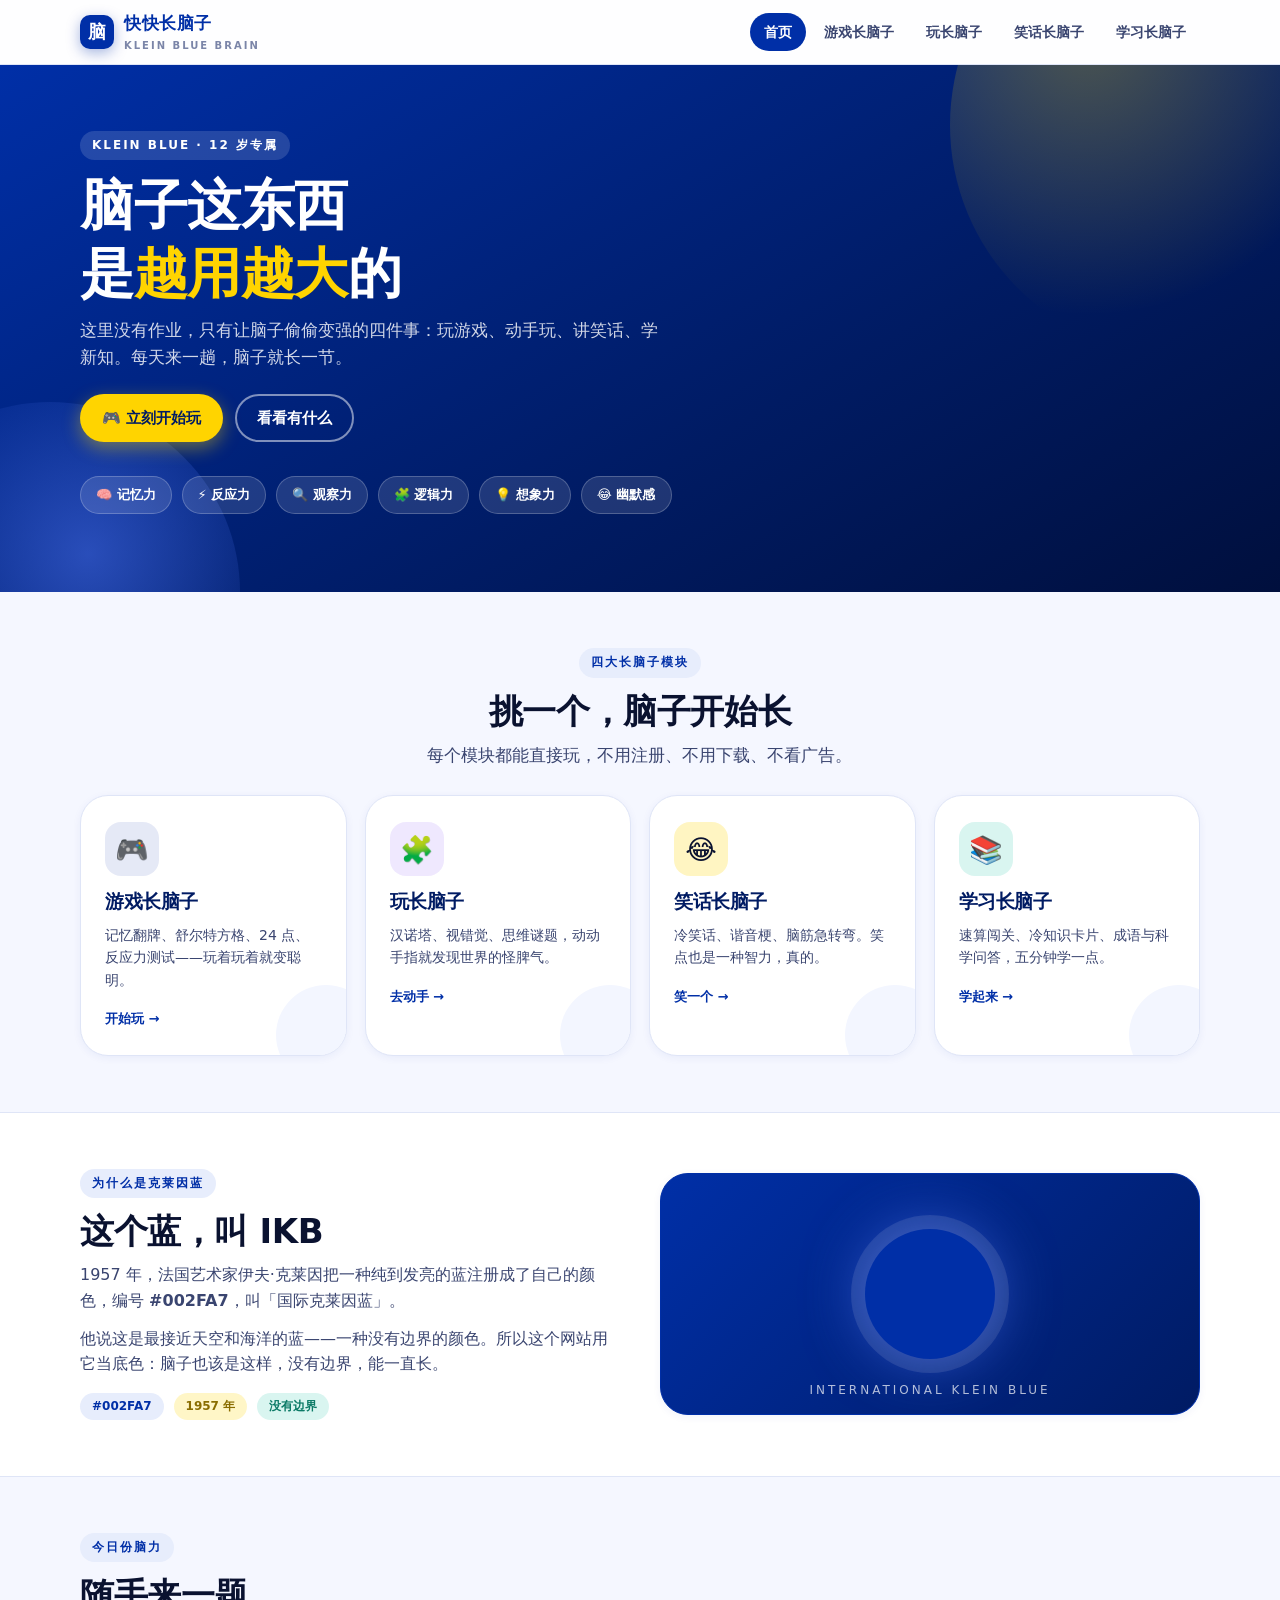
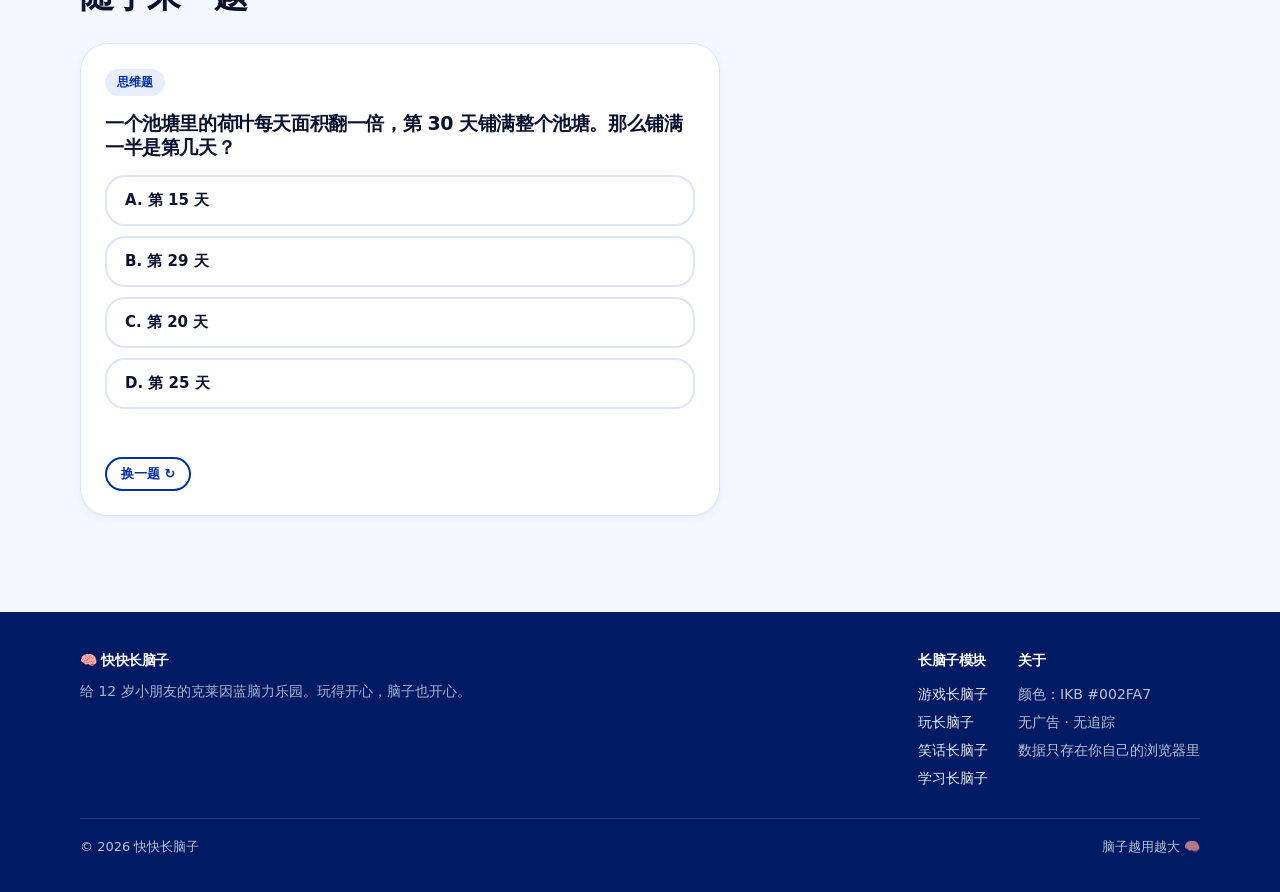
==== index.html @ 21b260a4 "feat: init site with brain-training modules" ====
<!DOCTYPE html>
<html lang="zh-CN">
<head>
<meta charset="UTF-8">
<meta name="viewport" content="width=device-width, initial-scale=1">
<title>快快长脑子 · 让脑子每天多长一点</title>
<meta name="description" content="快快长脑子：给 12 岁小朋友的克莱因蓝脑力乐园。游戏长脑子、玩长脑子、笑话长脑子、学习长脑子，四个模块每天陪你练。">
<meta name="theme-color" content="#002FA7">
<link rel="icon" href="data:image/svg+xml,<svg xmlns='http://www.w3.org/2000/svg' viewBox='0 0 100 100'><rect width='100' height='100' rx='24' fill='%23002FA7'/><text x='50' y='70' font-size='58' text-anchor='middle' fill='%23fff' font-family='sans-serif' font-weight='bold'>脑</text></svg>">
<link rel="stylesheet" href="assets/css/style.css">
</head>
<body>

<nav class="nav">
  <div class="wrap nav-in">
    <a class="logo" href="index.html">
      <span class="logo-mark">脑</span>
      <span class="logo-text">快快长脑子<small>KLEIN BLUE BRAIN</small></span>
    </a>
    <button class="nav-toggle" aria-label="菜单">☰</button>
    <div class="nav-links">
      <a href="index.html">首页</a>
      <a href="games.html">游戏长脑子</a>
      <a href="play.html">玩长脑子</a>
      <a href="jokes.html">笑话长脑子</a>
      <a href="learn.html">学习长脑子</a>
    </div>
  </div>
</nav>

<header class="hero">
  <div class="wrap">
    <span class="eyebrow" style="background:rgba(255,255,255,.14);color:#fff">KLEIN BLUE · 12 岁专属</span>
    <h1>脑子这东西<br>是<em>越用越大</em>的</h1>
    <p>这里没有作业，只有让脑子偷偷变强的四件事：玩游戏、动手玩、讲笑话、学新知。每天来一趟，脑子就长一节。</p>
    <div class="hero-cta">
      <a class="btn sun" href="games.html">🎮 立刻开始玩</a>
      <a class="btn ghost" href="#modules" style="background:transparent;color:#fff;box-shadow:inset 0 0 0 2px rgba(255,255,255,.5)">看看有什么</a>
    </div>
    <div class="brain-bar">
      <span class="brain-chip">🧠 记忆力</span>
      <span class="brain-chip">⚡ 反应力</span>
      <span class="brain-chip">🔍 观察力</span>
      <span class="brain-chip">🧩 逻辑力</span>
      <span class="brain-chip">💡 想象力</span>
      <span class="brain-chip">😂 幽默感</span>
    </div>
  </div>
</header>

<section class="section" id="modules">
  <div class="wrap">
    <div class="section-head center">
      <span class="eyebrow">四大长脑子模块</span>
      <h2>挑一个，脑子开始长</h2>
      <p class="lead" style="margin-inline:auto">每个模块都能直接玩，不用注册、不用下载、不看广告。</p>
    </div>

    <div class="grid g4">
      <a class="mod" href="games.html">
        <div class="mod-icon" style="background:rgba(0,47,167,.10)">🎮</div>
        <h3>游戏长脑子</h3>
        <p>记忆翻牌、舒尔特方格、24 点、反应力测试——玩着玩着就变聪明。</p>
        <span class="mod-go">开始玩 →</span>
      </a>
      <a class="mod" href="play.html">
        <div class="mod-icon" style="background:rgba(139,92,246,.14)">🧩</div>
        <h3>玩长脑子</h3>
        <p>汉诺塔、视错觉、思维谜题，动动手指就发现世界的怪脾气。</p>
        <span class="mod-go">去动手 →</span>
      </a>
      <a class="mod" href="jokes.html">
        <div class="mod-icon" style="background:rgba(255,212,0,.24)">😂</div>
        <h3>笑话长脑子</h3>
        <p>冷笑话、谐音梗、脑筋急转弯。笑点也是一种智力，真的。</p>
        <span class="mod-go">笑一个 →</span>
      </a>
      <a class="mod" href="learn.html">
        <div class="mod-icon" style="background:rgba(23,195,162,.16)">📚</div>
        <h3>学习长脑子</h3>
        <p>速算闯关、冷知识卡片、成语与科学问答，五分钟学一点。</p>
        <span class="mod-go">学起来 →</span>
      </a>
    </div>
  </div>
</section>

<section class="section" style="background:#fff;border-block:1px solid var(--line)">
  <div class="wrap">
    <div class="grid g2" style="align-items:center;gap:40px">
      <div>
        <span class="eyebrow">为什么是克莱因蓝</span>
        <h2>这个蓝，叫 IKB</h2>
        <p>1957 年，法国艺术家伊夫·克莱因把一种纯到发亮的蓝注册成了自己的颜色，编号 <b>#002FA7</b>，叫「国际克莱因蓝」。</p>
        <p>他说这是最接近天空和海洋的蓝——一种没有边界的颜色。所以这个网站用它当底色：脑子也该是这样，没有边界，能一直长。</p>
        <div class="row" style="justify-content:flex-start;margin-top:16px">
          <span class="pill blue">#002FA7</span>
          <span class="pill sun">1957 年</span>
          <span class="pill mint">没有边界</span>
        </div>
      </div>
      <div class="card" style="background:var(--klein);border-color:var(--klein);padding:0;overflow:hidden">
        <div style="height:240px;background:linear-gradient(135deg,#002FA7,#001B63);display:grid;place-items:center;position:relative">
          <div style="width:130px;height:130px;border-radius:50%;background:#002FA7;box-shadow:0 0 0 14px rgba(255,255,255,.10),0 0 60px rgba(75,114,240,.7)"></div>
          <div style="position:absolute;bottom:14px;left:0;right:0;text-align:center;color:rgba(255,255,255,.7);font-size:12px;letter-spacing:3px">INTERNATIONAL KLEIN BLUE</div>
        </div>
      </div>
    </div>
  </div>
</section>

<section class="section">
  <div class="wrap">
    <div class="section-head">
      <span class="eyebrow">今日份脑力</span>
      <h2>随手来一题</h2>
    </div>
    <div class="card" id="dailyBox" style="max-width:640px">
      <span class="pill blue" id="dailyTag">思维题</span>
      <h3 class="mt16" id="dailyQ">加载中…</h3>
      <div class="opts" id="dailyOpts"></div>
      <div class="feedback" id="dailyFb"></div>
      <button class="btn ghost sm mt8" id="dailyNext">换一题 ↻</button>
    </div>
  </div>
</section>

<footer class="foot">
  <div class="wrap">
    <div class="foot-grid">
      <div style="flex:1 1 240px">
        <h4>🧠 快快长脑子</h4>
        <p style="color:rgba(255,255,255,.66);font-size:14px;margin:0">给 12 岁小朋友的克莱因蓝脑力乐园。玩得开心，脑子也开心。</p>
      </div>
      <div>
        <h4>长脑子模块</h4>
        <ul>
          <li><a href="games.html">游戏长脑子</a></li>
          <li><a href="play.html">玩长脑子</a></li>
          <li><a href="jokes.html">笑话长脑子</a></li>
          <li><a href="learn.html">学习长脑子</a></li>
        </ul>
      </div>
      <div>
        <h4>关于</h4>
        <ul>
          <li>颜色：IKB #002FA7</li>
          <li>无广告 · 无追踪</li>
          <li>数据只存在你自己的浏览器里</li>
        </ul>
      </div>
    </div>
    <div class="foot-bottom">
      <span>© 2026 快快长脑子</span>
      <span>脑子越用越大 🧠</span>
    </div>
  </div>
</footer>

<script src="assets/js/main.js"></script>
<script>
/* 首页每日一题 */
(function () {
  var QS = [
    { t: '思维题', q: '一个池塘里的荷叶每天面积翻一倍，第 30 天铺满整个池塘。那么铺满一半是第几天？', o: ['第 15 天', '第 29 天', '第 20 天', '第 25 天'], a: 1, why: '倒着想：第 30 天满，前一天就是一半，所以是第 29 天。翻倍增长的直觉常常骗人。' },
    { t: '观察题', q: '数一数：1, 11, 21, 1211, 111221, 下一个数是什么？', o: ['312211', '122112', '111222', '211213'], a: 0, why: '这是「外观数列」：读出上一行。111221 读作「三个1、两个2、一个1」→ 312211。' },
    { t: '逻辑题', q: '所有的猫都怕水，小黑怕水。那么小黑一定是猫吗？', o: ['一定是', '不一定', '一定不是', '无法判断猫怕不怕水'], a: 1, why: '猫都怕水，不代表怕水的都是猫。狗、老虎也可能怕水。这叫「逆命题不成立」。' },
    { t: '数学题', q: '一本书每页都要编页码，从 1 编到 100，一共要写多少个数字？', o: ['100 个', '192 个', '189 个', '200 个'], a: 1, why: '1-9 有 9 个数字，10-99 有 90×2=180 个，100 有 3 个，合计 9+180+3=192 个。' },
    { t: '脑筋急转弯', q: '什么东西越洗越脏？', o: ['袜子', '水', '毛巾', '手'], a: 1, why: '洗东西的水，越洗越脏。答案要跳出「被洗的物品」这个框。' },
    { t: '科学题', q: '为什么天空是蓝色的？', o: ['因为海是蓝的反射上去', '空气把蓝光散射得最厉害', '太阳光本身是蓝的', '因为大气层是蓝色玻璃'], a: 1, why: '瑞利散射：波长短的蓝光被空气分子散射得更强，所以我们抬头看到满天蓝光。' },
    { t: '思维题', q: '一根绳子烧完正好 1 小时（但粗细不均匀）。用两根这样的绳子，怎么量出 45 分钟？', o: ['对折烧一半', '第一根两头一起烧+第二根烧一头，第一根烧完再点第二根另一头', '烧完一根再数 15 分钟', '做不到'], a: 1, why: '第一根两头烧 30 分钟烧完，此时第二根已烧 30 分钟，再点它另一头，剩下部分 15 分钟烧完，共 45 分钟。' },
    { t: '数学题', q: '3 只猫 3 分钟抓 3 只老鼠，100 只猫抓 100 只老鼠要几分钟？', o: ['100 分钟', '3 分钟', '33 分钟', '1 分钟'], a: 1, why: '1 只猫 3 分钟抓 1 只，所以 100 只猫同时抓，还是 3 分钟。别被数字带跑。' }
  ];

  var box = document.getElementById('dailyOpts');
  var qEl = document.getElementById('dailyQ');
  var tEl = document.getElementById('dailyTag');
  var fb = document.getElementById('dailyFb');
  var idx = -1;

  function render() {
    var n;
    do { n = randInt(0, QS.length - 1); } while (n === idx && QS.length > 1);
    idx = n;
    var it = QS[idx];
    tEl.textContent = it.t;
    qEl.textContent = it.q;
    fb.textContent = ''; fb.className = 'feedback';
    box.innerHTML = '';
    it.o.forEach(function (text, i) {
      var b = document.createElement('button');
      b.className = 'opt';
      b.textContent = String.fromCharCode(65 + i) + '. ' + text;
      b.onclick = function () {
        box.querySelectorAll('.opt').forEach(function (x, j) {
          x.disabled = true;
          if (j === it.a) x.classList.add('right');
          else if (j === i) x.classList.add('wrong');
        });
        fb.className = 'feedback ' + (i === it.a ? 'ok' : 'no');
        fb.textContent = (i === it.a ? '✅ 答对了！' : '❌ 再想想 · ') + it.why;
      };
      box.appendChild(b);
    });
  }

  document.getElementById('dailyNext').onclick = render;
  render();
})();
</script>
</body>
</html>
---- assets/css/style.css ----
/* ===========================================================
   快快长脑子 · 克莱因蓝设计系统
   Klein Blue #002FA7
   =========================================================== */

:root {
  --klein: #002FA7;
  --klein-deep: #001B63;
  --klein-mid: #1E48C8;
  --klein-light: #4B72F0;
  --klein-pale: #E7EDFC;
  --klein-mist: #F3F6FF;

  --sun: #FFD400;
  --coral: #FF5A5F;
  --mint: #17C3A2;
  --grape: #8B5CF6;

  --ink: #0A1230;
  --ink-2: #3A4570;
  --ink-3: #7B85A8;
  --paper: #FFFFFF;
  --bg: #F5F7FF;
  --line: #DFE5F7;

  --r-s: 12px;
  --r-m: 20px;
  --r-l: 28px;
  --r-xl: 40px;

  --sh-s: 0 2px 8px rgba(0, 47, 167, .06);
  --sh-m: 0 8px 24px rgba(0, 47, 167, .10);
  --sh-l: 0 18px 48px rgba(0, 47, 167, .16);

  --font: "PingFang SC", "HarmonyOS Sans SC", "Microsoft YaHei",
          "Noto Sans SC", -apple-system, BlinkMacSystemFont, "Segoe UI",
          system-ui, sans-serif;
}

* { box-sizing: border-box; }

html { scroll-behavior: smooth; }

body {
  margin: 0;
  font-family: var(--font);
  background: var(--bg);
  color: var(--ink);
  -webkit-font-smoothing: antialiased;
  line-height: 1.6;
}

a { color: inherit; text-decoration: none; }
button { font-family: inherit; cursor: pointer; border: none; background: none; }
img { max-width: 100%; display: block; }

.wrap { width: min(1120px, calc(100% - 40px)); margin-inline: auto; }

/* ---------- 顶部导航 ---------- */
.nav {
  position: sticky; top: 0; z-index: 100;
  background: rgba(255, 255, 255, .86);
  backdrop-filter: saturate(180%) blur(14px);
  border-bottom: 1px solid var(--line);
}
.nav-in {
  display: flex; align-items: center; gap: 12px;
  height: 64px;
}
.logo { display: flex; align-items: center; gap: 10px; font-weight: 800; letter-spacing: .5px; }
.logo-mark {
  width: 34px; height: 34px; border-radius: 10px;
  background: var(--klein);
  display: grid; place-items: center;
  color: #fff; font-size: 18px; font-weight: 900;
  box-shadow: 0 4px 14px rgba(0, 47, 167, .35);
}
.logo-text { font-size: 17px; color: var(--klein); }
.logo-text small { display: block; font-size: 10px; color: var(--ink-3); font-weight: 600; letter-spacing: 2px; }

.nav-links { margin-left: auto; display: flex; gap: 4px; align-items: center; }
.nav-links a {
  padding: 8px 14px; border-radius: 999px;
  font-size: 14px; font-weight: 600; color: var(--ink-2);
  transition: .18s;
}
.nav-links a:hover { background: var(--klein-pale); color: var(--klein); }
.nav-links a.on { background: var(--klein); color: #fff; }

.nav-toggle { display: none; margin-left: auto; font-size: 24px; color: var(--klein); padding: 6px 10px; }

@media (max-width: 780px) {
  .nav-toggle { display: block; }
  .nav-links {
    position: absolute; top: 64px; left: 0; right: 0;
    flex-direction: column; align-items: stretch; gap: 2px;
    background: #fff; padding: 10px 16px 16px;
    border-bottom: 1px solid var(--line);
    box-shadow: var(--sh-m);
    display: none;
  }
  .nav-links.open { display: flex; }
  .nav-links a { padding: 12px 14px; border-radius: var(--r-s); }
}

/* ---------- 通用区块 ---------- */
.section { padding: 56px 0; }
.section-head { margin-bottom: 26px; }
.eyebrow {
  display: inline-block; font-size: 12px; font-weight: 800; letter-spacing: 2px;
  color: var(--klein); background: var(--klein-pale);
  padding: 5px 12px; border-radius: 999px; margin-bottom: 12px;
}
h1, h2, h3, h4 { margin: 0 0 10px; line-height: 1.25; letter-spacing: -.4px; }
h1 { font-size: clamp(30px, 5.6vw, 54px); font-weight: 900; }
h2 { font-size: clamp(23px, 3.4vw, 34px); font-weight: 850; }
h3 { font-size: 19px; font-weight: 800; }
p { margin: 0 0 12px; color: var(--ink-2); }
.lead { font-size: 17px; color: var(--ink-2); max-width: 60ch; }

/* ---------- 按钮 ---------- */
.btn {
  display: inline-flex; align-items: center; gap: 8px;
  padding: 12px 22px; border-radius: 999px;
  font-weight: 700; font-size: 15px;
  background: var(--klein); color: #fff;
  box-shadow: 0 6px 18px rgba(0, 47, 167, .30);
  transition: .18s;
}
.btn:hover { transform: translateY(-2px); box-shadow: 0 10px 26px rgba(0, 47, 167, .38); }
.btn:active { transform: translateY(0); }
.btn.ghost {
  background: #fff; color: var(--klein);
  box-shadow: inset 0 0 0 2px var(--klein);
}
.btn.ghost:hover { background: var(--klein-pale); }
.btn.sun { background: var(--sun); color: var(--klein-deep); box-shadow: 0 6px 18px rgba(255, 212, 0, .4); }
.btn.sm { padding: 8px 16px; font-size: 13px; }

/* ---------- 卡片 ---------- */
.card {
  background: var(--paper); border-radius: var(--r-l);
  padding: 24px; box-shadow: var(--sh-s);
  border: 1px solid var(--line);
  transition: .2s;
}
.card:hover { box-shadow: var(--sh-m); transform: translateY(-3px); }

.grid { display: grid; gap: 18px; }
.g2 { grid-template-columns: repeat(2, 1fr); }
.g3 { grid-template-columns: repeat(3, 1fr); }
.g4 { grid-template-columns: repeat(4, 1fr); }
@media (max-width: 880px) { .g3, .g4 { grid-template-columns: repeat(2, 1fr); } }
@media (max-width: 560px) { .g2, .g3, .g4 { grid-template-columns: 1fr; } }

/* ---------- 首页 Hero ---------- */
.hero {
  position: relative; overflow: hidden;
  background: linear-gradient(150deg, var(--klein) 0%, var(--klein-deep) 62%, #000f3d 100%);
  color: #fff; padding: 66px 0 78px;
}
.hero::before, .hero::after {
  content: ""; position: absolute; border-radius: 50%; pointer-events: none;
}
.hero::before {
  width: 460px; height: 460px; right: -130px; top: -170px;
  background: radial-gradient(circle at 30% 30%, rgba(255, 212, 0, .30), transparent 62%);
}
.hero::after {
  width: 380px; height: 380px; left: -140px; bottom: -190px;
  background: radial-gradient(circle at 60% 40%, rgba(75, 114, 240, .55), transparent 66%);
}
.hero .wrap { position: relative; z-index: 2; }
.hero h1 { color: #fff; }
.hero h1 em { font-style: normal; color: var(--sun); }
.hero p { color: rgba(255, 255, 255, .82); font-size: 17px; max-width: 54ch; }
.hero-cta { display: flex; gap: 12px; flex-wrap: wrap; margin-top: 22px; }

.brain-bar {
  display: flex; gap: 10px; flex-wrap: wrap; margin-top: 34px;
}
.brain-chip {
  background: rgba(255, 255, 255, .12);
  border: 1px solid rgba(255, 255, 255, .22);
  padding: 8px 15px; border-radius: 999px;
  font-size: 13px; font-weight: 600; color: #fff;
}

/* ---------- 模块入口卡 ---------- */
.mod {
  position: relative; overflow: hidden;
  border-radius: var(--r-l); padding: 26px 24px 24px;
  background: var(--paper); border: 1px solid var(--line);
  box-shadow: var(--sh-s); transition: .22s; display: block;
}
.mod:hover { transform: translateY(-5px); box-shadow: var(--sh-l); border-color: var(--klein-light); }
.mod-icon {
  width: 54px; height: 54px; border-radius: 16px;
  display: grid; place-items: center; font-size: 27px;
  margin-bottom: 14px; background: var(--klein-pale);
}
.mod h3 { color: var(--klein-deep); }
.mod p { font-size: 14px; margin-bottom: 14px; }
.mod-go { font-size: 13px; font-weight: 800; color: var(--klein); }
.mod::after {
  content: ""; position: absolute; inset: auto -30px -30px auto;
  width: 100px; height: 100px; border-radius: 50%;
  background: var(--klein-mist); z-index: 0;
}
.mod > * { position: relative; z-index: 1; }

/* ---------- 页面头 ---------- */
.phead {
  background: linear-gradient(135deg, var(--klein) 0%, var(--klein-deep) 100%);
  color: #fff; padding: 44px 0 48px;
  position: relative; overflow: hidden;
}
.phead::after {
  content: ""; position: absolute; right: -80px; top: -80px;
  width: 300px; height: 300px; border-radius: 50%;
  background: radial-gradient(circle at 35% 35%, rgba(255, 212, 0, .26), transparent 64%);
}
.phead .wrap { position: relative; z-index: 2; }
.phead h1 { font-size: clamp(26px, 4.4vw, 42px); }
.phead p { color: rgba(255, 255, 255, .8); margin: 0; }
.crumb { font-size: 13px; color: rgba(255, 255, 255, .66); margin-bottom: 10px; }
.crumb a:hover { color: var(--sun); }

/* ---------- 标签切换 ---------- */
.tabs {
  display: flex; gap: 8px; flex-wrap: wrap;
  padding: 20px 0 4px;
}
.tab {
  padding: 10px 18px; border-radius: 999px;
  background: #fff; border: 1px solid var(--line);
  font-weight: 700; font-size: 14px; color: var(--ink-2);
  transition: .16s;
}
.tab:hover { border-color: var(--klein-light); color: var(--klein); }
.tab.on { background: var(--klein); color: #fff; border-color: var(--klein); box-shadow: 0 6px 16px rgba(0, 47, 167, .26); }

.panel { display: none; animation: fade .28s ease; }
.panel.on { display: block; }
@keyframes fade { from { opacity: 0; transform: translateY(8px); } to { opacity: 1; transform: none; } }

/* ---------- 游戏通用 ---------- */
.game-box {
  background: #fff; border-radius: var(--r-l);
  border: 1px solid var(--line); box-shadow: var(--sh-m);
  padding: 24px; margin-top: 18px;
}
.game-top {
  display: flex; align-items: center; gap: 12px; flex-wrap: wrap;
  margin-bottom: 18px; padding-bottom: 16px; border-bottom: 1px dashed var(--line);
}
.game-top h3 { margin: 0; color: var(--klein-deep); }
.game-top .spacer { margin-left: auto; }
.stat {
  background: var(--klein-mist); border-radius: var(--r-s);
  padding: 6px 14px; font-size: 13px; font-weight: 700; color: var(--klein);
}
.stat b { font-size: 17px; }
.hint { font-size: 13px; color: var(--ink-3); }

/* 记忆翻牌 */
.memo-grid { display: grid; grid-template-columns: repeat(4, 1fr); gap: 10px; max-width: 420px; margin: 0 auto; }
.memo-card {
  aspect-ratio: 1; border-radius: var(--r-s);
  background: var(--klein); color: transparent;
  display: grid; place-items: center; font-size: 30px;
  cursor: pointer; user-select: none;
  transition: transform .28s, background .2s;
  transform-style: preserve-3d;
}
.memo-card.flip { background: #fff; color: initial; box-shadow: inset 0 0 0 2px var(--klein-light); transform: rotateY(180deg) scaleX(-1); }
.memo-card.done { background: var(--klein-pale); box-shadow: inset 0 0 0 2px var(--mint); cursor: default; }

/* 舒尔特方格 */
.schulte { display: grid; gap: 6px; max-width: 400px; margin: 0 auto; }
.schulte button {
  aspect-ratio: 1; border-radius: var(--r-s);
  background: #fff; border: 1px solid var(--line);
  font-size: 20px; font-weight: 800; color: var(--klein-deep);
  transition: .12s;
}
.schulte button:hover { background: var(--klein-pale); }
.schulte button.hit { background: var(--mint); color: #fff; border-color: var(--mint); }
.schulte button.miss { background: var(--coral); color: #fff; }

/* 24点 / 速算 */
.num-row { display: flex; gap: 12px; justify-content: center; flex-wrap: wrap; margin: 18px 0; }
.num-chip {
  width: 70px; height: 90px; border-radius: var(--r-m);
  background: var(--klein); color: #fff;
  display: grid; place-items: center;
  font-size: 34px; font-weight: 900;
  box-shadow: var(--sh-m);
}
.answer-input {
  width: 100%; max-width: 380px; padding: 13px 18px;
  border-radius: 999px; border: 2px solid var(--line);
  font-size: 16px; font-family: inherit; outline: none;
  transition: .16s;
}
.answer-input:focus { border-color: var(--klein); box-shadow: 0 0 0 4px var(--klein-pale); }

code {
  background: var(--klein-pale); color: var(--klein);
  padding: 2px 7px; border-radius: 6px;
  font-size: 13px; font-weight: 700;
  font-family: "SF Mono", Consolas, monospace;
}

.center { text-align: center; }
.row { display: flex; gap: 10px; align-items: center; justify-content: center; flex-wrap: wrap; }

.feedback { min-height: 28px; font-weight: 700; margin-top: 12px; }
.feedback.ok { color: var(--mint); }
.feedback.no { color: var(--coral); }

/* 反应力 */
.react-pad {
  height: 240px; border-radius: var(--r-l);
  display: grid; place-items: center;
  font-size: 21px; font-weight: 800; color: #fff;
  background: var(--klein); cursor: pointer; user-select: none;
  transition: background .15s;
}
.react-pad.wait { background: var(--coral); }
.react-pad.go { background: var(--mint); }

/* 汉诺塔 */
.hanoi { display: flex; gap: 12px; justify-content: center; align-items: flex-end; height: 220px; margin: 12px 0; }
.peg {
  flex: 1; max-width: 220px; height: 100%;
  display: flex; flex-direction: column-reverse; align-items: center; gap: 4px;
  padding-bottom: 10px; border-bottom: 8px solid var(--klein-deep);
  border-radius: 0 0 10px 10px; position: relative; cursor: pointer;
  background: linear-gradient(to bottom, transparent 0 20%, var(--klein-mist) 20% 100%);
}
.peg::before {
  content: ""; position: absolute; bottom: 10px; left: 50%; transform: translateX(-50%);
  width: 10px; height: 82%; background: var(--klein-deep); border-radius: 6px;
}
.peg.sel { background: linear-gradient(to bottom, transparent 0 20%, var(--klein-pale) 20% 100%); }
.disc {
  height: 22px; border-radius: 999px; position: relative; z-index: 2;
  box-shadow: var(--sh-s); display: grid; place-items: center;
  color: #fff; font-size: 11px; font-weight: 800;
}

/* 笑话卡 */
.joke {
  background: #fff; border-radius: var(--r-l); border: 1px solid var(--line);
  padding: 22px; box-shadow: var(--sh-s); transition: .2s;
}
.joke:hover { box-shadow: var(--sh-m); }
.joke-q { font-size: 17px; font-weight: 800; color: var(--klein-deep); margin-bottom: 12px; }
.joke-a {
  max-height: 0; overflow: hidden; opacity: 0;
  transition: max-height .34s ease, opacity .26s ease, margin .3s;
  color: var(--ink-2); font-size: 15px;
}
.joke.open .joke-a { max-height: 260px; opacity: 1; margin-top: 4px; }
.joke-tag {
  display: inline-block; font-size: 11px; font-weight: 800; letter-spacing: 1px;
  padding: 3px 10px; border-radius: 999px; margin-bottom: 10px;
  background: var(--klein-pale); color: var(--klein);
}
.joke-btn {
  margin-top: 12px; font-size: 13px; font-weight: 800; color: var(--klein);
  display: inline-flex; align-items: center; gap: 6px;
}

/* 知识卡片翻转 */
.flip-card { perspective: 1200px; height: 190px; cursor: pointer; }
.flip-in {
  position: relative; width: 100%; height: 100%;
  transition: transform .6s cubic-bezier(.3, .9, .3, 1);
  transform-style: preserve-3d;
}
.flip-card.on .flip-in { transform: rotateY(180deg); }
.flip-f, .flip-b {
  position: absolute; inset: 0; backface-visibility: hidden;
  border-radius: var(--r-l); padding: 22px;
  display: flex; flex-direction: column; justify-content: center;
  box-shadow: var(--sh-s); border: 1px solid var(--line);
}
.flip-f { background: #fff; }
.flip-b { background: var(--klein); color: #fff; transform: rotateY(180deg); border-color: var(--klein); }
.flip-b p { color: rgba(255, 255, 255, .9); font-size: 14px; margin: 0; }
.flip-f h3 { color: var(--klein-deep); }
.flip-f .tip { font-size: 12px; color: var(--ink-3); margin-top: auto; }

/* 进度条 */
.bar { height: 10px; border-radius: 999px; background: var(--klein-pale); overflow: hidden; }
.bar > i { display: block; height: 100%; background: var(--klein); border-radius: 999px; transition: width .4s; }

/* 选项按钮 */
.opts { display: grid; gap: 10px; margin-top: 16px; }
.opt {
  text-align: left; padding: 14px 18px; border-radius: var(--r-m);
  background: #fff; border: 2px solid var(--line);
  font-size: 15px; font-weight: 600; color: var(--ink);
  transition: .14s;
}
.opt:hover:not(:disabled) { border-color: var(--klein-light); background: var(--klein-mist); }
.opt.right { border-color: var(--mint); background: rgba(23, 195, 162, .10); color: #0B7A66; }
.opt.wrong { border-color: var(--coral); background: rgba(255, 90, 95, .10); color: #B3282D; }
.opt:disabled { cursor: default; }

/* 视错觉 */
.illu { background: #fff; border-radius: var(--r-l); border: 1px solid var(--line); padding: 22px; box-shadow: var(--sh-s); }
.illu h3 { color: var(--klein-deep); }
.illu-stage { display: grid; place-items: center; padding: 14px 0; min-height: 180px; }

/* 页脚 */
.foot {
  background: var(--klein-deep); color: rgba(255, 255, 255, .72);
  padding: 40px 0 34px; margin-top: 40px;
}
.foot a { color: rgba(255, 255, 255, .9); }
.foot a:hover { color: var(--sun); }
.foot-grid { display: flex; gap: 30px; flex-wrap: wrap; align-items: flex-start; }
.foot h4 { color: #fff; font-size: 14px; margin-bottom: 10px; }
.foot ul { list-style: none; padding: 0; margin: 0; font-size: 14px; line-height: 2; }
.foot-bottom {
  margin-top: 26px; padding-top: 18px;
  border-top: 1px solid rgba(255, 255, 255, .14);
  font-size: 13px; display: flex; justify-content: space-between; gap: 12px; flex-wrap: wrap;
}

/* 小工具 */
.pill {
  display: inline-block; padding: 4px 12px; border-radius: 999px;
  font-size: 12px; font-weight: 700;
}
.pill.blue { background: var(--klein-pale); color: var(--klein); }
.pill.sun { background: rgba(255, 212, 0, .22); color: #8A6D00; }
.pill.mint { background: rgba(23, 195, 162, .16); color: #0B7A66; }
.pill.coral { background: rgba(255, 90, 95, .14); color: #B3282D; }

.mt0 { margin-top: 0; } .mt8 { margin-top: 8px; } .mt16 { margin-top: 16px; } .mt24 { margin-top: 24px; }
.mb0 { margin-bottom: 0; }

@media (prefers-reduced-motion: reduce) {
  * { animation-duration: .01ms !important; transition-duration: .01ms !important; }
}
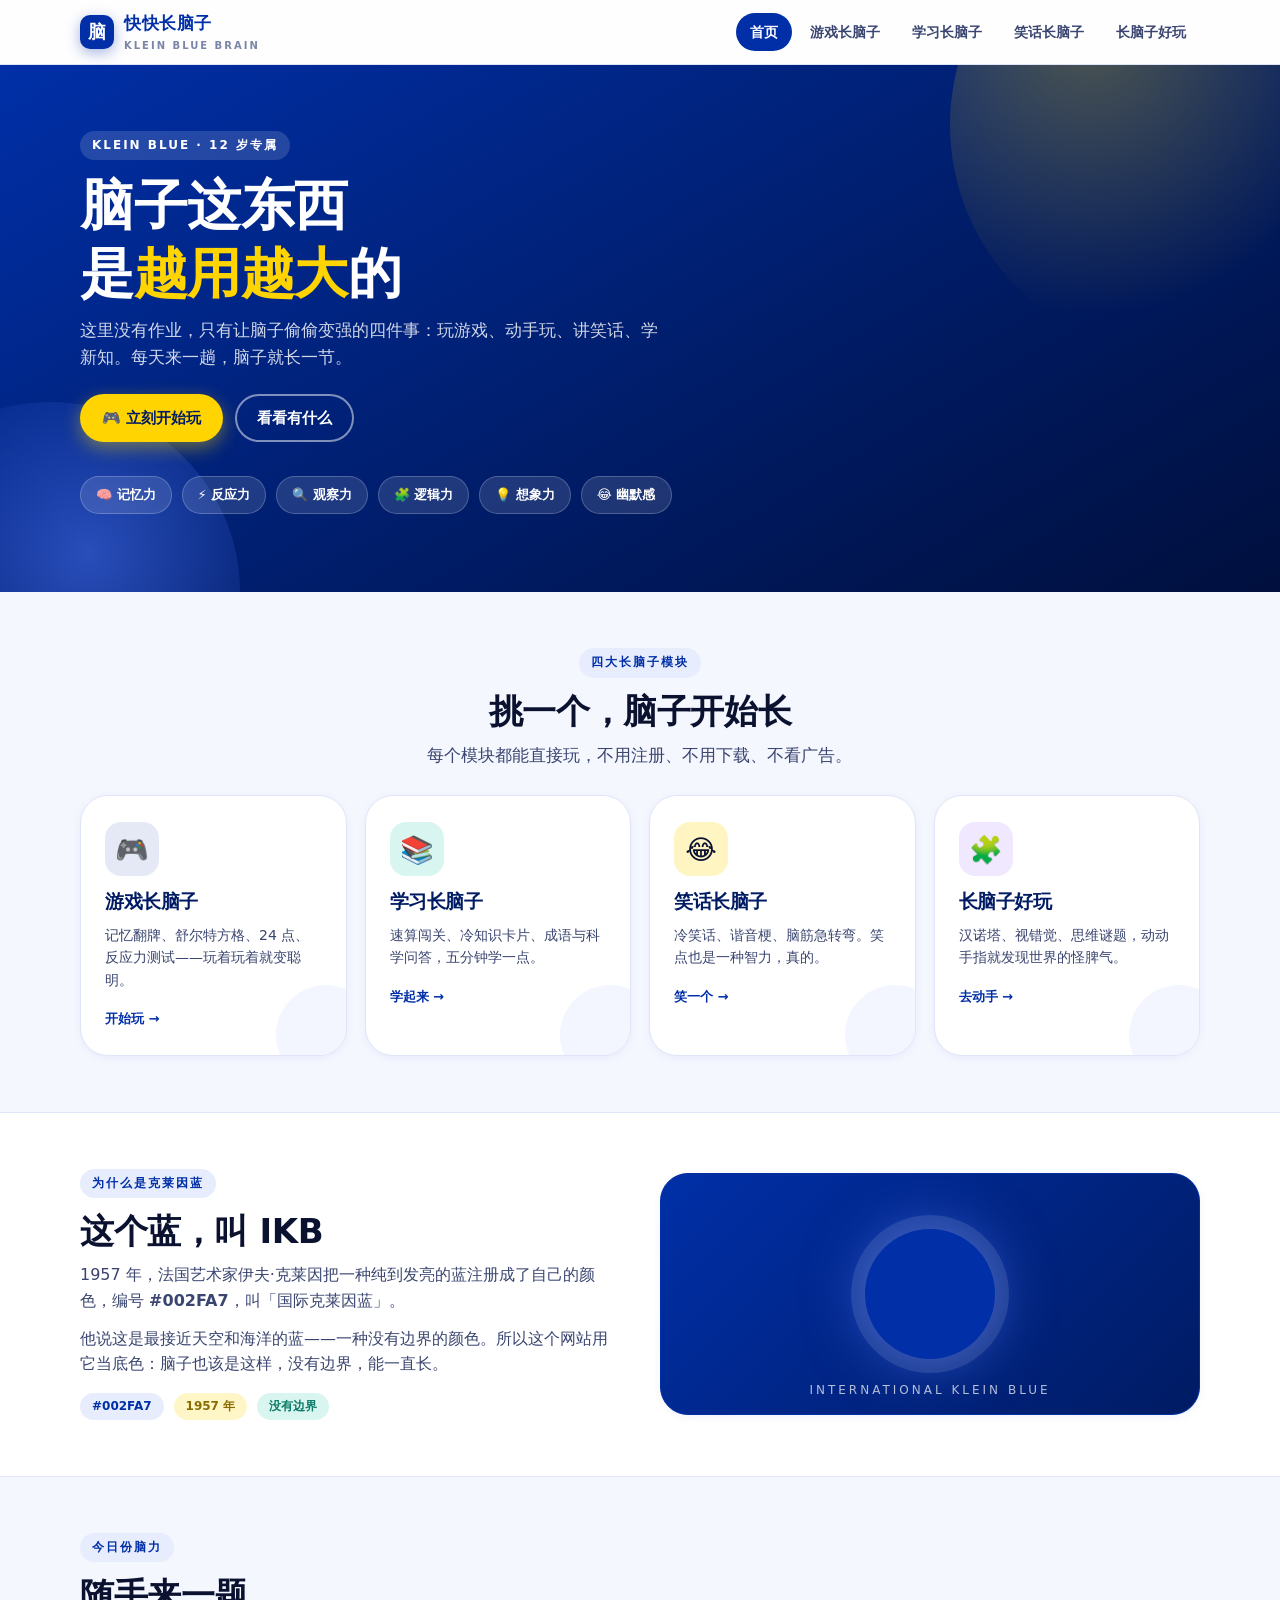
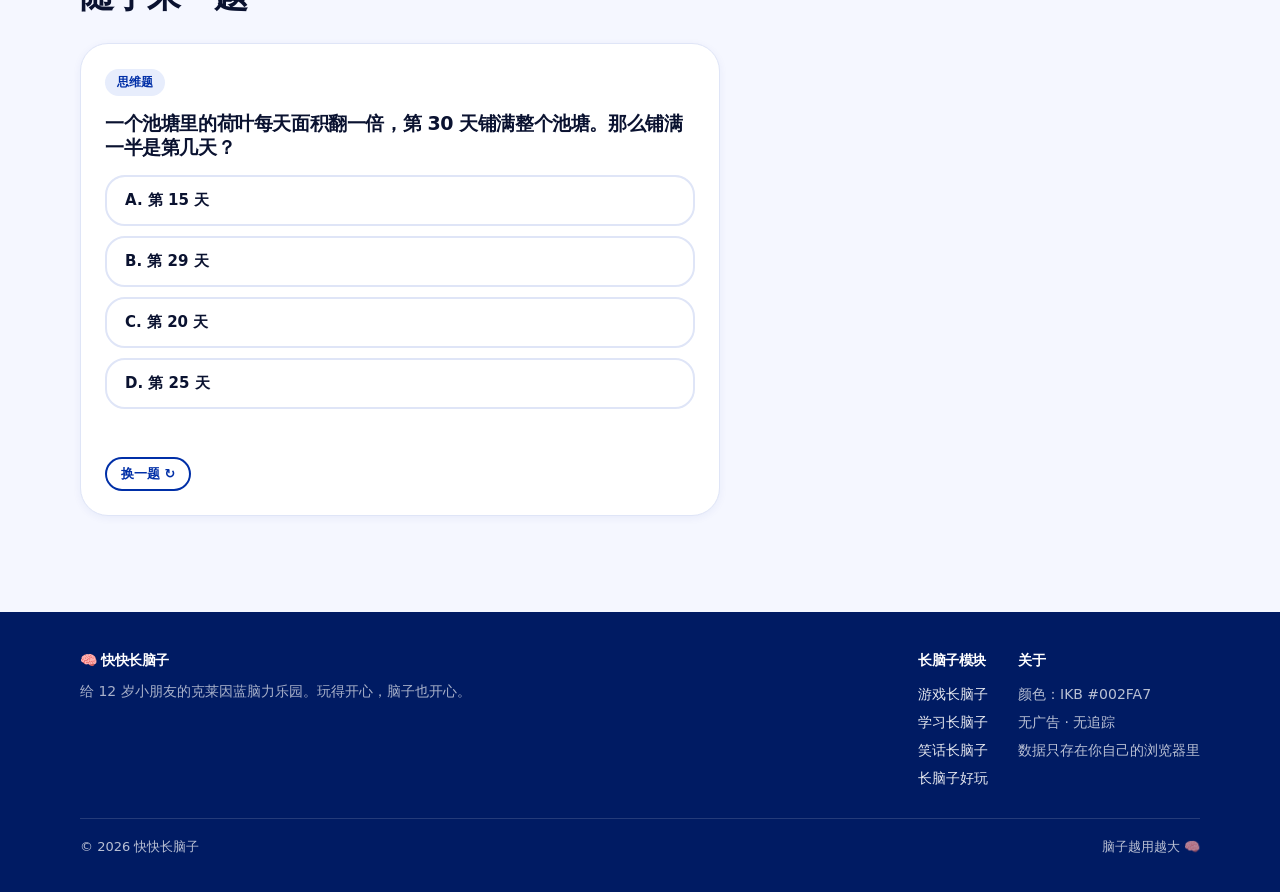
==== commit 767cdc7c: "refactor: reorder modules to 游戏/学习/笑话/长脑子好玩" ====
--- a/index.html
+++ b/index.html
@@ -4,7 +4,7 @@
 <meta charset="UTF-8">
 <meta name="viewport" content="width=device-width, initial-scale=1">
 <title>快快长脑子 · 让脑子每天多长一点</title>
-<meta name="description" content="快快长脑子：给 12 岁小朋友的克莱因蓝脑力乐园。游戏长脑子、玩长脑子、笑话长脑子、学习长脑子，四个模块每天陪你练。">
+<meta name="description" content="快快长脑子：给 12 岁小朋友的克莱因蓝脑力乐园。游戏长脑子、长脑子好玩、笑话长脑子、学习长脑子，四个模块每天陪你练。">
 <meta name="theme-color" content="#002FA7">
 <link rel="icon" href="data:image/svg+xml,<svg xmlns='http://www.w3.org/2000/svg' viewBox='0 0 100 100'><rect width='100' height='100' rx='24' fill='%23002FA7'/><text x='50' y='70' font-size='58' text-anchor='middle' fill='%23fff' font-family='sans-serif' font-weight='bold'>脑</text></svg>">
 <link rel="stylesheet" href="assets/css/style.css">
@@ -21,9 +21,9 @@
     <div class="nav-links">
       <a href="index.html">首页</a>
       <a href="games.html">游戏长脑子</a>
-      <a href="play.html">玩长脑子</a>
+      <a href="learn.html">学习长脑子</a>
       <a href="jokes.html">笑话长脑子</a>
-      <a href="learn.html">学习长脑子</a>
+      <a href="play.html">长脑子好玩</a>
     </div>
   </div>
 </nav>
@@ -63,11 +63,11 @@
         <p>记忆翻牌、舒尔特方格、24 点、反应力测试——玩着玩着就变聪明。</p>
         <span class="mod-go">开始玩 →</span>
       </a>
-      <a class="mod" href="play.html">
-        <div class="mod-icon" style="background:rgba(139,92,246,.14)">🧩</div>
-        <h3>玩长脑子</h3>
-        <p>汉诺塔、视错觉、思维谜题，动动手指就发现世界的怪脾气。</p>
-        <span class="mod-go">去动手 →</span>
+      <a class="mod" href="learn.html">
+        <div class="mod-icon" style="background:rgba(23,195,162,.16)">📚</div>
+        <h3>学习长脑子</h3>
+        <p>速算闯关、冷知识卡片、成语与科学问答，五分钟学一点。</p>
+        <span class="mod-go">学起来 →</span>
       </a>
       <a class="mod" href="jokes.html">
         <div class="mod-icon" style="background:rgba(255,212,0,.24)">😂</div>
@@ -75,11 +75,11 @@
         <p>冷笑话、谐音梗、脑筋急转弯。笑点也是一种智力，真的。</p>
         <span class="mod-go">笑一个 →</span>
       </a>
-      <a class="mod" href="learn.html">
-        <div class="mod-icon" style="background:rgba(23,195,162,.16)">📚</div>
-        <h3>学习长脑子</h3>
-        <p>速算闯关、冷知识卡片、成语与科学问答，五分钟学一点。</p>
-        <span class="mod-go">学起来 →</span>
+      <a class="mod" href="play.html">
+        <div class="mod-icon" style="background:rgba(139,92,246,.14)">🧩</div>
+        <h3>长脑子好玩</h3>
+        <p>汉诺塔、视错觉、思维谜题，动动手指就发现世界的怪脾气。</p>
+        <span class="mod-go">去动手 →</span>
       </a>
     </div>
   </div>
@@ -136,10 +136,10 @@
         <h4>长脑子模块</h4>
         <ul>
           <li><a href="games.html">游戏长脑子</a></li>
-          <li><a href="play.html">玩长脑子</a></li>
+          <li><a href="learn.html">学习长脑子</a></li>
           <li><a href="jokes.html">笑话长脑子</a></li>
-          <li><a href="learn.html">学习长脑子</a></li>
-        </ul>
+          <li><a href="play.html">长脑子好玩</a></li>
+    </ul>
       </div>
       <div>
         <h4>关于</h4>
